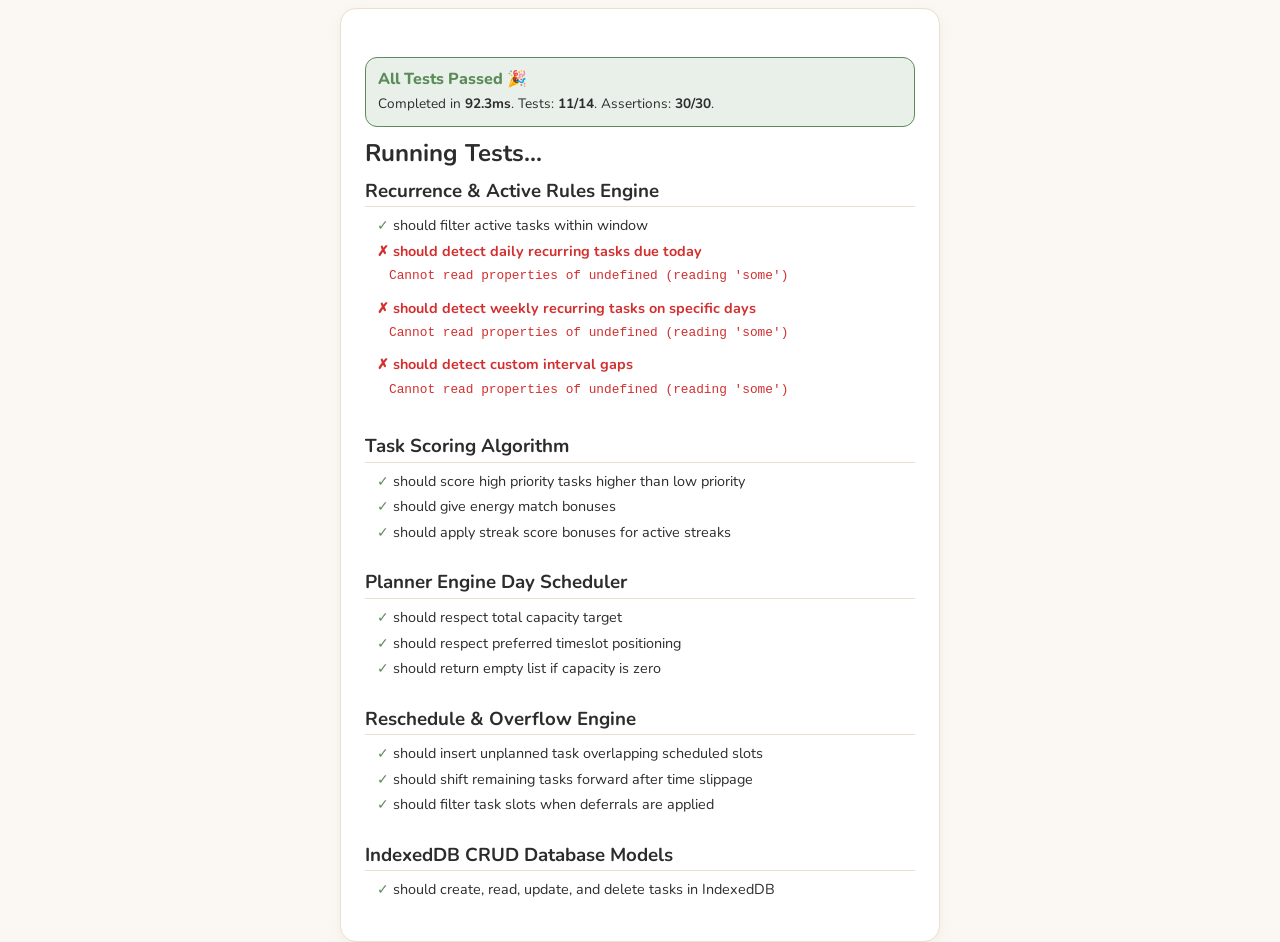
==== tests.html @ 203f1c92 "feat: Implement Phase 6 Testing & Verification (custom assertions runner, recurrence due rules, prio" ====
<!DOCTYPE html>
<html lang="en">
<head>
  <meta charset="UTF-8">
  <meta name="viewport" content="width=device-width, initial-scale=1.0">
  <title>PlanFlow Tests — Browser Test Runner</title>
  <link rel="stylesheet" href="css/variables.css">
  <link rel="stylesheet" href="css/base.css">
  <link rel="stylesheet" href="css/components.css">
  <style>
    body {
      background-color: var(--bg-color);
      color: var(--text-color);
      padding: var(--spacing-xl) var(--spacing-md);
      display: flex;
      justify-content: center;
      align-items: center;
      min-height: 100vh;
    }
    .test-container {
      width: 100%;
      max-width: 600px;
      display: flex;
      flex-direction: column;
      gap: var(--spacing-lg);
    }
    .test-header {
      display: flex;
      justify-content: space-between;
      align-items: center;
    }
    .test-header h1 {
      font-size: 1.5rem;
      font-weight: 900;
    }
    #test-report {
      background-color: var(--surface-color);
      border-radius: var(--radius-lg);
      padding: var(--spacing-xl);
      box-shadow: var(--shadow-md);
      border: 1px solid var(--border-color);
      display: flex;
      flex-direction: column;
      gap: var(--spacing-md);
    }
  </style>
</head>
<body>
  <div class="test-container">
    <header class="test-header">
      <h1>PlanFlow Test Suite 🧪</h1>
      <a href="index.html" class="btn btn-ghost" style="font-size:0.85rem; border: 1px solid var(--border-color); padding: 6px 12px;">
        Back to App
      </a>
    </header>

    <div id="test-report">
      <div style="text-align: center; padding: var(--spacing-xl); color: var(--text-muted);">
        Initializing test files and Dexie database...
      </div>
    </div>
  </div>

  <!-- Test suite loader script -->
  <script type="module">
    import { runAllTests } from './js/tests/runner.js';
    
    // Import all test suites to register them in runner
    import './js/tests/recurrence.test.js';
    import './js/tests/scoring.test.js';
    import './js/tests/planner.test.js';
    import './js/tests/reschedule.test.js';
    import './js/tests/models.test.js';

    // Execute runner
    document.addEventListener('DOMContentLoaded', () => {
      // Small timeout to allow DB initialization to complete comfortably
      setTimeout(async () => {
        await runAllTests();
      }, 100);
    });
  </script>
</body>
</html>
---- css/variables.css ----
/* css/variables.css */
:root {
  /* Warm & Friendly Theme Palette */
  --bg-color: #FBF8F4;
  --surface-color: #FFFFFF;
  
  --primary-color: #E8703A;
  --primary-hover: #D65F2B;
  --primary-light: #FDF1EB;
  
  --secondary-color: #5B8C5A;
  --secondary-hover: #4E774D;
  --secondary-light: #EFF5EF;
  
  --accent-color: #D4A373;
  --accent-light: #F9F2EB;
  
  --text-color: #2C2C2C;
  --text-muted: #8E8E8E;
  --text-light: #C0C0C0;
  
  --border-color: #EADFD3;
  --border-light: #F3EAE0;
  
  /* Status Colors */
  --color-success: #5B8C5A;
  --color-warning: #E8A838;
  --color-danger: #D94F4F;
  --color-info: #3A8EE6;

  /* Font Specs */
  --font-family: 'Nunito', -apple-system, BlinkMacSystemFont, "Segoe UI", Roboto, Helvetica, Arial, sans-serif;
  
  /* Layout Safe Spacing Scale */
  --spacing-xs: 4px;
  --spacing-sm: 8px;
  --spacing-md: 12px;
  --spacing-lg: 16px;
  --spacing-xl: 24px;
  --spacing-xxl: 32px;
  --spacing-xxxl: 48px;
  
  /* UI Radii */
  --radius-sm: 8px;
  --radius-md: 12px; /* Buttons */
  --radius-lg: 16px; /* Cards */
  --radius-full: 9999px; /* Pills/Chips */
  
  /* Shadows */
  --shadow-sm: 0 2px 8px rgba(200, 170, 140, 0.1);
  --shadow-md: 0 4px 16px rgba(200, 170, 140, 0.15);
  --shadow-lg: 0 8px 32px rgba(200, 170, 140, 0.2);

  /* Transition Durations */
  --transition-fast: 0.15s ease;
  --transition-normal: 0.25s cubic-bezier(0.4, 0, 0.2, 1);
  --transition-slow: 0.4s cubic-bezier(0.34, 1.56, 0.64, 1); /* Spring transition */
}
---- css/base.css ----
/* css/base.css */
@import url('https://fonts.googleapis.com/css2?family=Nunito:wght@300;400;600;700;800&display=swap');

*, *::before, *::after {
  box-sizing: border-box;
  margin: 0;
  padding: 0;
  -webkit-tap-highlight-color: transparent;
}

html {
  font-size: 16px;
  scroll-behavior: smooth;
  height: 100%;
  background-color: var(--bg-color);
}

body {
  font-family: var(--font-family);
  background-color: var(--bg-color);
  color: var(--text-color);
  line-height: 1.5;
  height: 100%;
  width: 100vw;
  overflow-x: hidden;
  display: flex;
  flex-direction: column;
  
  /* PWA Mobile safe areas */
  padding-top: env(safe-area-inset-top, 0px);
  padding-bottom: env(safe-area-inset-bottom, 0px);
  
  /* Prevent pull-to-refresh and scroll bounce on mobile if desired,
     but we'll allow standard scroll manipulation. */
  overscroll-behavior-y: clamp;
}

/* Typography Defaults */
h1, h2, h3, h4, h5, h6 {
  font-weight: 700;
  line-height: 1.2;
}

a {
  color: var(--primary-color);
  text-decoration: none;
  transition: color var(--transition-fast);
}

a:hover {
  color: var(--primary-hover);
}

img, svg {
  display: block;
  max-width: 100%;
}

button, input, select, textarea {
  font-family: inherit;
  font-size: inherit;
  color: inherit;
  background: none;
  border: none;
  outline: none;
}

button {
  cursor: pointer;
  touch-action: manipulation;
}

/* Custom Selection style */
::selection {
  background-color: var(--primary-light);
  color: var(--primary-color);
}

/* Hidden Utility class */
.hidden {
  display: none !important;
}

/* Layout Utilities */
.app-container {
  display: flex;
  flex-direction: column;
  height: 100%;
  width: 100%;
  position: relative;
}

.main-content {
  flex: 1;
  overflow-y: auto;
  padding: var(--spacing-lg);
  padding-bottom: calc(var(--spacing-xxxl) + var(--spacing-xl)); /* Space for bottom navigation */
}

/* Offline Badge styles */
.offline-badge {
  position: fixed;
  top: 12px;
  right: 12px;
  background-color: var(--accent-color);
  color: white;
  padding: 4px 10px;
  border-radius: var(--radius-full);
  font-size: 0.7rem;
  font-weight: 800;
  z-index: 10001;
  box-shadow: var(--shadow-md);
  pointer-events: none;
}
.offline-badge.hidden {
  display: none !important;
}
---- css/components.css ----
/* css/components.css */

/* --- Card Primitive --- */
.card {
  background-color: var(--surface-color);
  border-radius: var(--radius-lg);
  padding: var(--spacing-lg);
  box-shadow: var(--shadow-sm);
  border: 1px solid var(--border-light);
  transition: transform var(--transition-normal), box-shadow var(--transition-normal);
}

.card:hover {
  box-shadow: var(--shadow-md);
}

.card-title {
  font-size: 1.15rem;
  font-weight: 700;
  margin-bottom: var(--spacing-sm);
}

/* --- Buttons --- */
.btn {
  display: inline-flex;
  align-items: center;
  justify-content: center;
  padding: var(--spacing-md) var(--spacing-lg);
  border-radius: var(--radius-md);
  font-weight: 700;
  transition: all var(--transition-fast);
  gap: var(--spacing-sm);
  text-align: center;
  font-size: 0.95rem;
}

.btn-primary {
  background-color: var(--primary-color);
  color: var(--surface-color);
  box-shadow: 0 4px 12px rgba(232, 112, 58, 0.2);
}

.btn-primary:hover {
  background-color: var(--primary-hover);
  transform: translateY(-1px);
}

.btn-primary:active {
  transform: translateY(0);
}

.btn-secondary {
  background-color: var(--secondary-light);
  color: var(--secondary-color);
  border: 1px solid var(--border-color);
}

.btn-secondary:hover {
  background-color: var(--secondary-color);
  color: var(--surface-color);
}

.btn-ghost {
  color: var(--text-color);
}

.btn-ghost:hover {
  background-color: var(--border-light);
}

.btn:disabled {
  opacity: 0.5;
  cursor: not-allowed;
  transform: none !important;
  box-shadow: none !important;
}

.btn:active {
  transform: scale(0.96) !important;
}

.card:active {
  transform: scale(0.98);
}

.chip:active {
  transform: scale(0.94);
}

/* --- Chips / Tags / Badges --- */
.chip {
  display: inline-flex;
  align-items: center;
  padding: var(--spacing-xs) var(--spacing-md);
  border-radius: var(--radius-full);
  font-size: 0.8rem;
  font-weight: 700;
  background-color: var(--bg-color);
  border: 1px solid var(--border-color);
  gap: var(--spacing-xs);
}

.badge {
  display: inline-flex;
  align-items: center;
  justify-content: center;
  padding: 2px 6px;
  border-radius: var(--radius-sm);
  font-size: 0.75rem;
  font-weight: 800;
  background-color: var(--primary-light);
  color: var(--primary-color);
}

/* --- Inputs & Form Elements --- */
.form-group {
  display: flex;
  flex-direction: column;
  gap: var(--spacing-sm);
  margin-bottom: var(--spacing-lg);
}

.form-label {
  font-weight: 700;
  font-size: 0.9rem;
  color: var(--text-color);
}

.input, .select, .textarea {
  width: 100%;
  padding: var(--spacing-md);
  border-radius: var(--radius-md);
  border: 2px solid var(--border-color);
  background-color: var(--surface-color);
  transition: border-color var(--transition-fast), box-shadow var(--transition-fast);
  color: var(--text-color);
}

.input:focus, .select:focus, .textarea:focus {
  border-color: var(--primary-color);
  box-shadow: 0 0 0 3px rgba(232, 112, 58, 0.15);
}

.range {
  -webkit-appearance: none;
  width: 100%;
  height: 6px;
  border-radius: var(--radius-full);
  background: var(--border-color);
  outline: none;
}

.range::-webkit-slider-thumb {
  -webkit-appearance: none;
  appearance: none;
  width: 20px;
  height: 20px;
  border-radius: 50%;
  background: var(--primary-color);
  cursor: pointer;
  transition: transform var(--transition-fast);
}

.range::-webkit-slider-thumb:hover {
  transform: scale(1.15);
}

/* --- Toggle Switch --- */
.toggle-container {
  display: flex;
  align-items: center;
  justify-content: space-between;
  cursor: pointer;
}

.toggle-switch {
  position: relative;
  width: 48px;
  height: 26px;
  background-color: var(--border-color);
  border-radius: var(--radius-full);
  transition: background-color var(--transition-normal);
}

.toggle-switch::after {
  content: '';
  position: absolute;
  top: 3px;
  left: 3px;
  width: 20px;
  height: 20px;
  background-color: var(--surface-color);
  border-radius: 50%;
  transition: transform var(--transition-normal);
  box-shadow: 0 1px 3px rgba(0,0,0,0.1);
}

input[type="checkbox"]:checked + .toggle-switch {
  background-color: var(--secondary-color);
}

input[type="checkbox"]:checked + .toggle-switch::after {
  transform: translateX(22px);
}

/* --- Floating Action Button (FAB) --- */
.fab {
  position: fixed;
  bottom: calc(var(--spacing-xxl) + 56px); /* Floating above bottom navigation */
  right: var(--spacing-lg);
  width: 56px;
  height: 56px;
  border-radius: 50%;
  background-color: var(--primary-color);
  color: var(--surface-color);
  box-shadow: var(--shadow-lg);
  display: flex;
  align-items: center;
  justify-content: center;
  font-size: 1.5rem;
  z-index: 100;
  transition: transform var(--transition-slow), background-color var(--transition-fast);
}

.fab:hover {
  background-color: var(--primary-hover);
  transform: scale(1.08) rotate(90deg);
}

.fab:active {
  transform: scale(0.95);
}

/* --- Progress Bar --- */
.progress-bar-container {
  width: 100%;
  height: 8px;
  background-color: var(--border-light);
  border-radius: var(--radius-full);
  overflow: hidden;
}

.progress-bar-fill {
  height: 100%;
  background-color: var(--secondary-color);
  border-radius: var(--radius-full);
  width: 0%;
  transition: width var(--transition-normal);
}

/* --- Bottom Sheet / Modal Panel --- */
.modal-overlay {
  position: fixed;
  top: 0;
  left: 0;
  right: 0;
  bottom: 0;
  background-color: rgba(44, 44, 44, 0.4);
  backdrop-filter: blur(4px);
  z-index: 1000;
  opacity: 0;
  visibility: hidden;
  transition: opacity var(--transition-normal), visibility var(--transition-normal);
}

.modal-overlay.active {
  opacity: 1;
  visibility: visible;
}

.bottom-sheet {
  position: fixed;
  left: 0;
  right: 0;
  bottom: 0;
  background-color: var(--surface-color);
  border-top-left-radius: 24px;
  border-top-right-radius: 24px;
  padding: var(--spacing-lg) var(--spacing-lg) calc(var(--spacing-lg) + env(safe-area-inset-bottom, 0px));
  box-shadow: 0 -8px 32px rgba(44, 44, 44, 0.15);
  transform: translateY(100%);
  transition: transform var(--transition-slow);
  z-index: 1001;
  max-height: 90vh;
  overflow-y: auto;
}

.bottom-sheet.active {
  transform: translateY(0);
}

.bottom-sheet-handle {
  width: 40px;
  height: 4px;
  background-color: var(--border-color);
  border-radius: var(--radius-full);
  margin: 0 auto var(--spacing-lg) auto;
}

.bottom-sheet-header {
  display: flex;
  justify-content: space-between;
  align-items: center;
  margin-bottom: var(--spacing-lg);
}

/* --- Toast System --- */
.toast-container {
  position: fixed;
  top: calc(var(--spacing-lg) + env(safe-area-inset-top, 0px));
  left: 50%;
  transform: translateX(-50%);
  z-index: 2000;
  display: flex;
  flex-direction: column;
  gap: var(--spacing-sm);
  width: 90%;
  max-width: 400px;
  pointer-events: none;
}

.toast {
  background-color: var(--text-color);
  color: var(--surface-color);
  padding: var(--spacing-md) var(--spacing-lg);
  border-radius: var(--radius-md);
  font-weight: 600;
  font-size: 0.9rem;
  box-shadow: var(--shadow-lg);
  display: flex;
  align-items: center;
  gap: var(--spacing-sm);
  transform: translateY(-20px);
  opacity: 0;
  transition: transform var(--transition-normal), opacity var(--transition-normal);
  pointer-events: auto;
}

.toast.active {
  transform: translateY(0);
  opacity: 1;
}

.toast-success {
  background-color: var(--secondary-color);
}

.toast-danger {
  background-color: var(--color-danger);
}

.toast-warning {
  background-color: var(--color-warning);
}
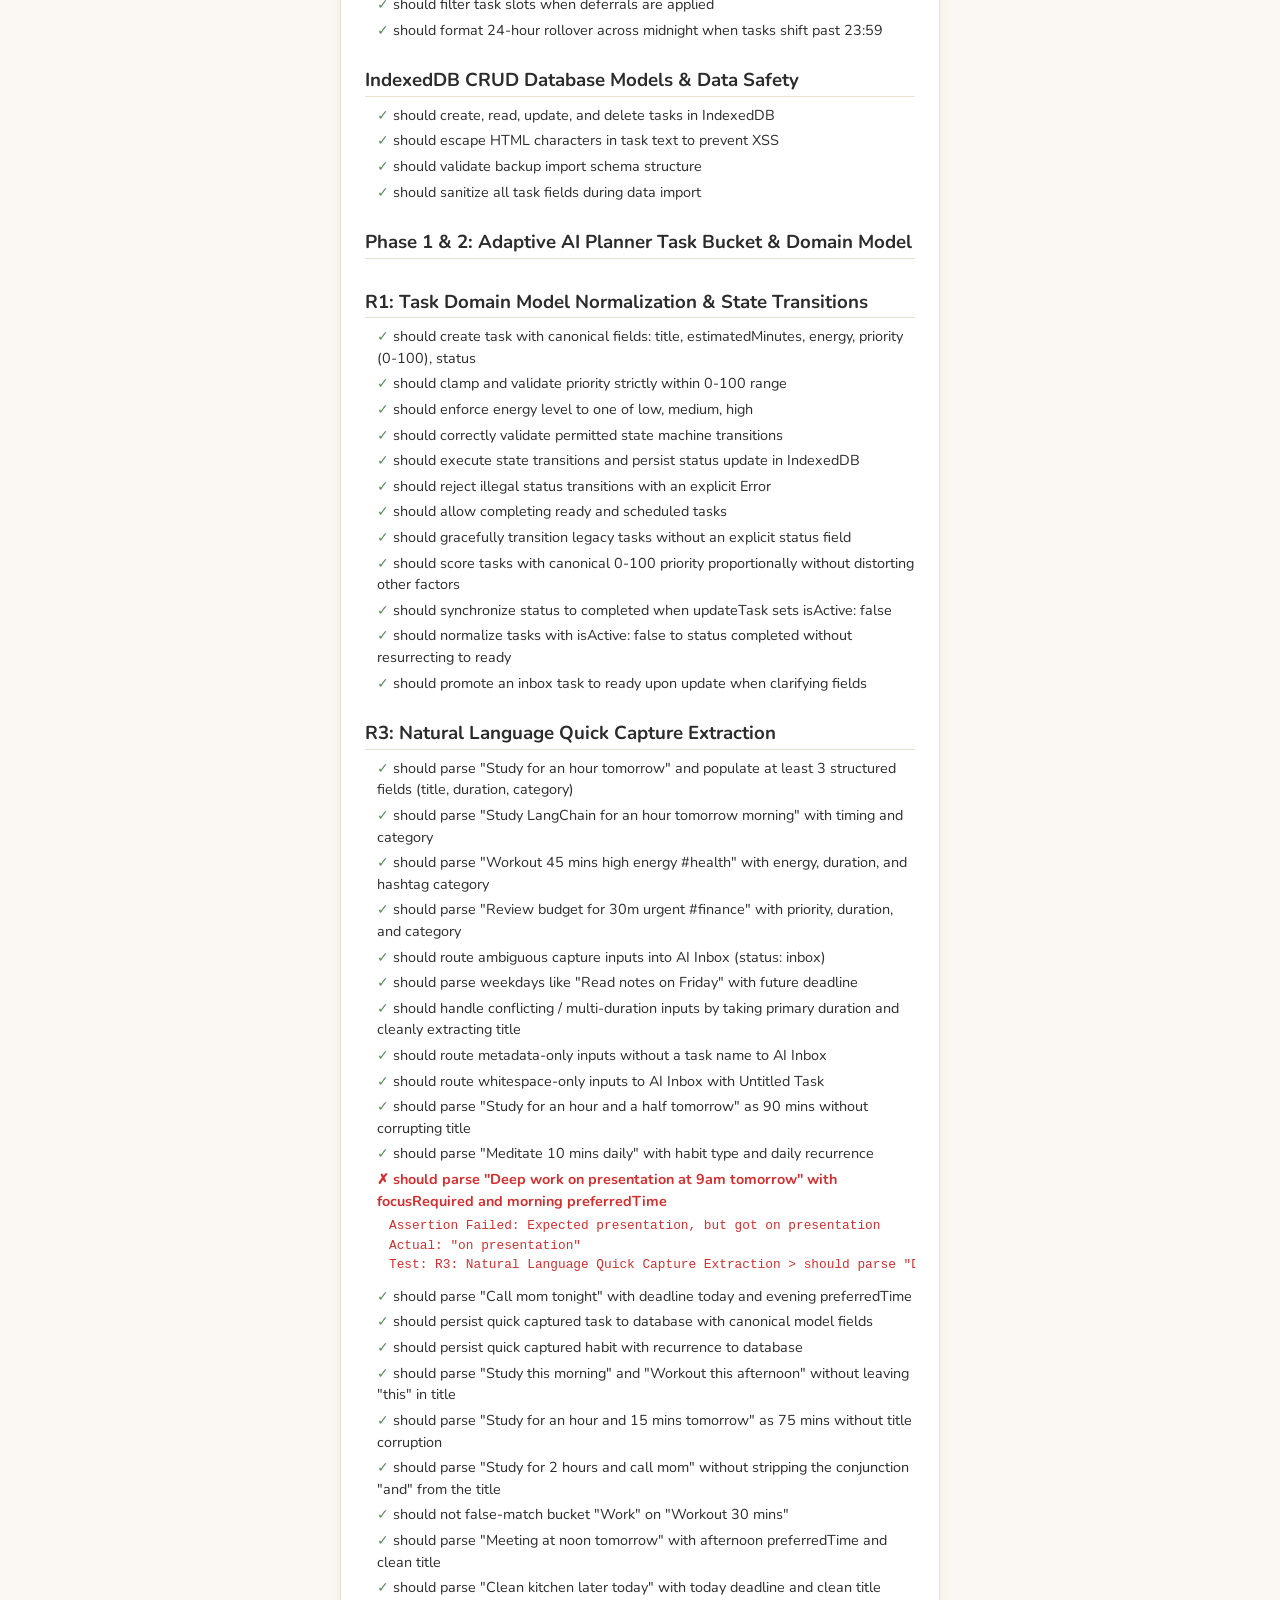
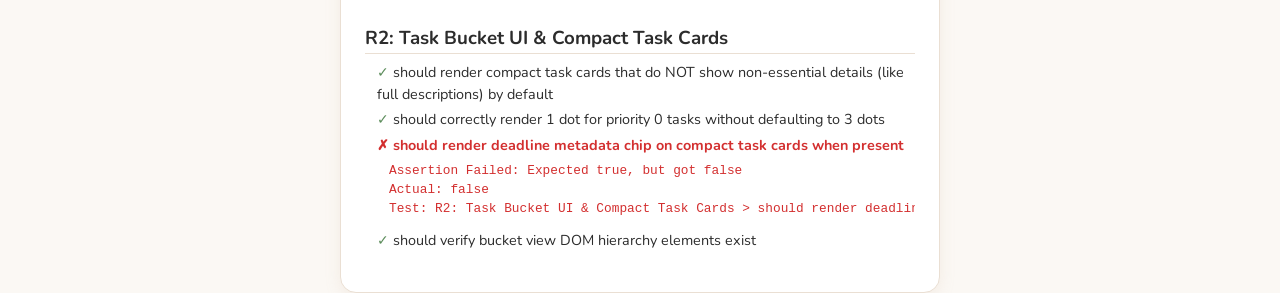
==== commit 700b1489: "feat(bucket): implement phase 1 and 2 adaptive AI planner (Task Bucket & NLP capture)" ====
--- a/tests.html
+++ b/tests.html
@@ -71,6 +71,7 @@
     import './js/tests/planner.test.js';
     import './js/tests/reschedule.test.js';
     import './js/tests/models.test.js';
+    import './js/tests/bucket.test.js';
 
     // Execute runner
     document.addEventListener('DOMContentLoaded', () => {
--- a/css/base.css
+++ b/css/base.css
@@ -62,7 +62,25 @@
   color: inherit;
   background: none;
   border: none;
+}
+
+/* Suppress outline on mouse/pointer clicks, preserve on keyboard navigation */
+:focus:not(:focus-visible) {
   outline: none;
+}
+
+:focus-visible {
+  outline: 2px solid var(--primary-color);
+  outline-offset: 2px;
+  border-radius: var(--radius-sm);
+}
+
+/* Component-specific focus refinements */
+.btn:focus-visible,
+.fab:focus-visible {
+  outline: 2px solid var(--primary-color);
+  outline-offset: 3px;
+  box-shadow: 0 0 0 4px var(--primary-light);
 }
 
 button {
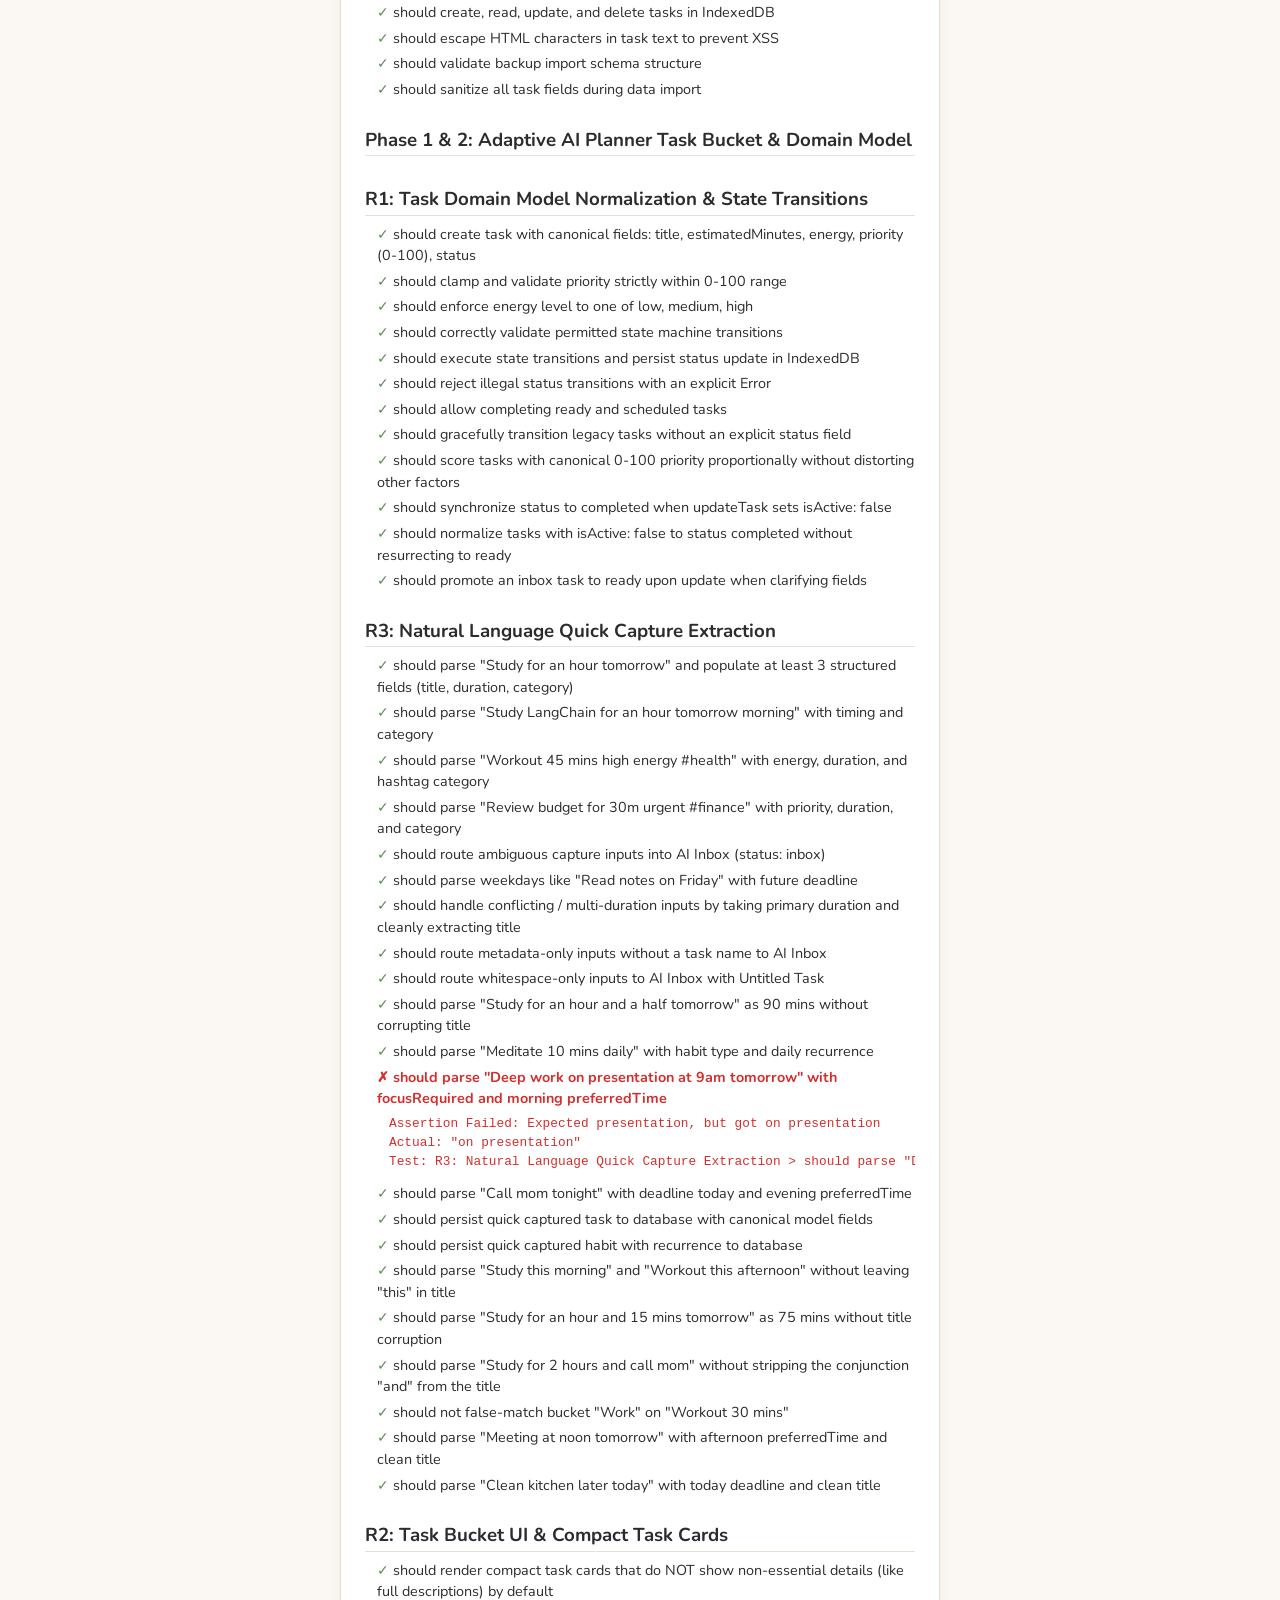
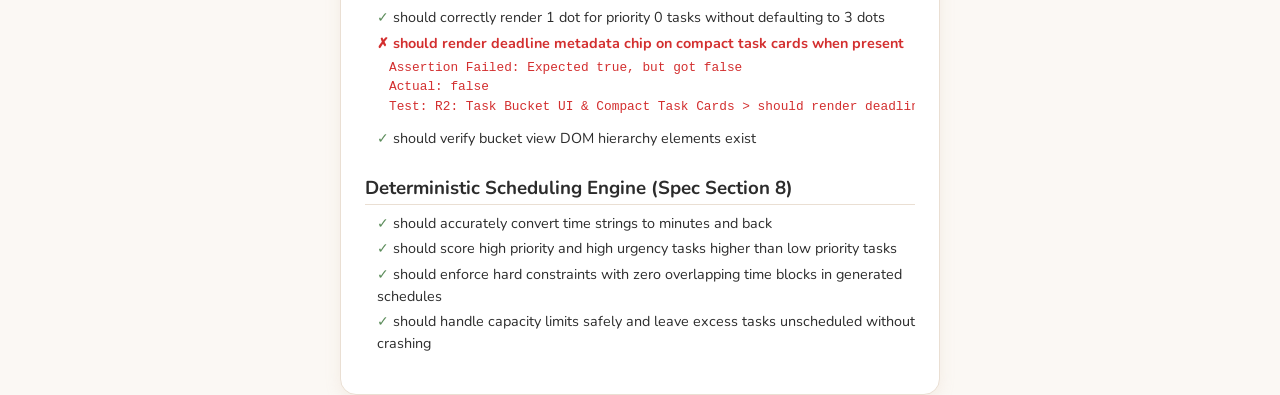
==== commit 6d571a08: "feat(scheduler): implement phase 4 deterministic scheduling engine and candidate scoring" ====
--- a/tests.html
+++ b/tests.html
@@ -72,6 +72,7 @@
     import './js/tests/reschedule.test.js';
     import './js/tests/models.test.js';
     import './js/tests/bucket.test.js';
+    import './js/tests/deterministicScheduler.test.js';
 
     // Execute runner
     document.addEventListener('DOMContentLoaded', () => {
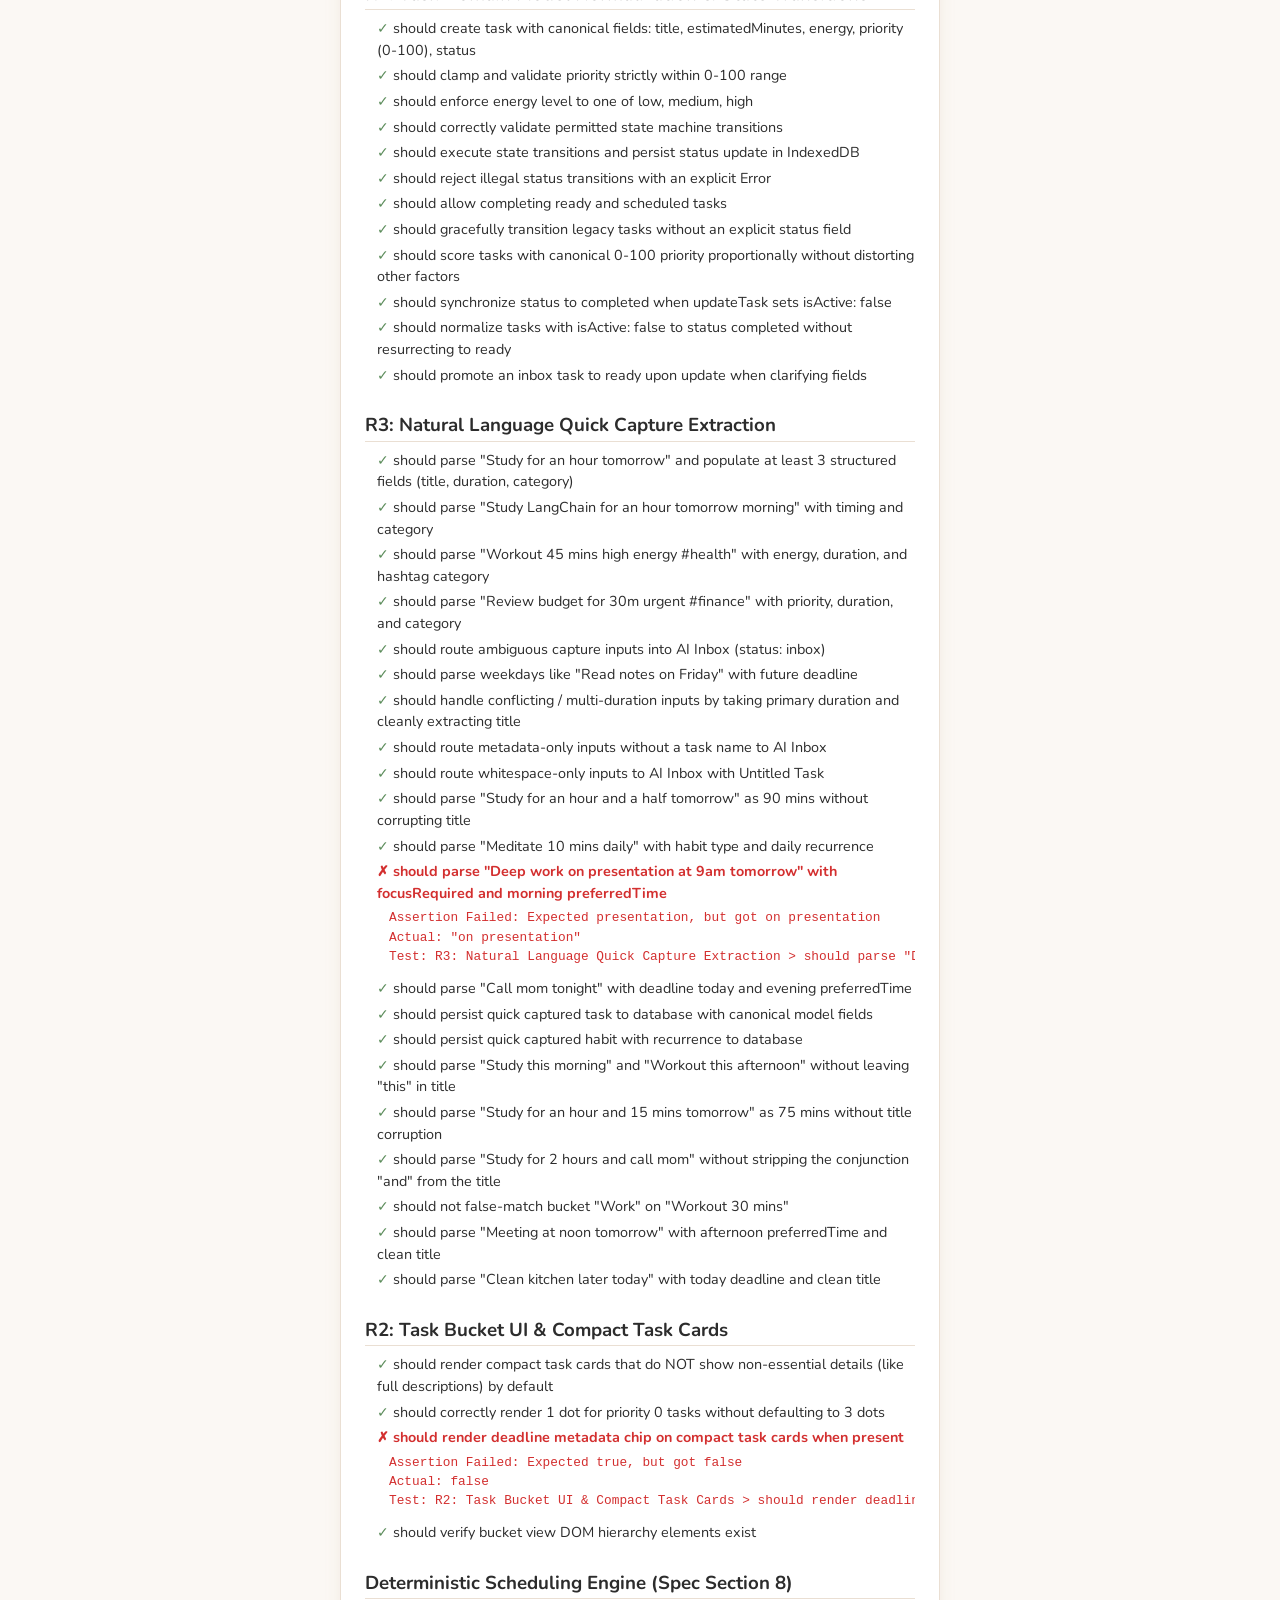
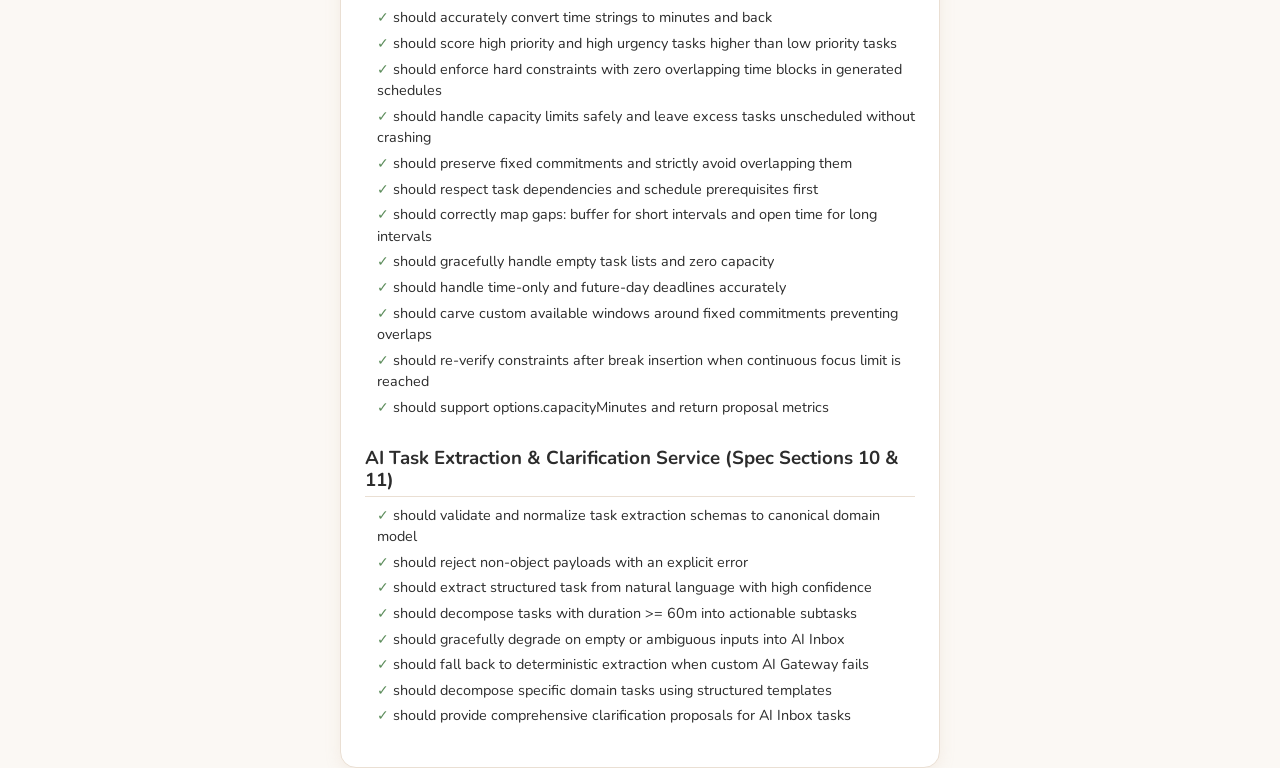
==== commit 4e476562: "feat(ai): implement phase 7 AI task extraction, decomposition, and inbox clarifier" ====
--- a/tests.html
+++ b/tests.html
@@ -73,6 +73,7 @@
     import './js/tests/models.test.js';
     import './js/tests/bucket.test.js';
     import './js/tests/deterministicScheduler.test.js';
+    import './js/tests/aiService.test.js';
 
     // Execute runner
     document.addEventListener('DOMContentLoaded', () => {
